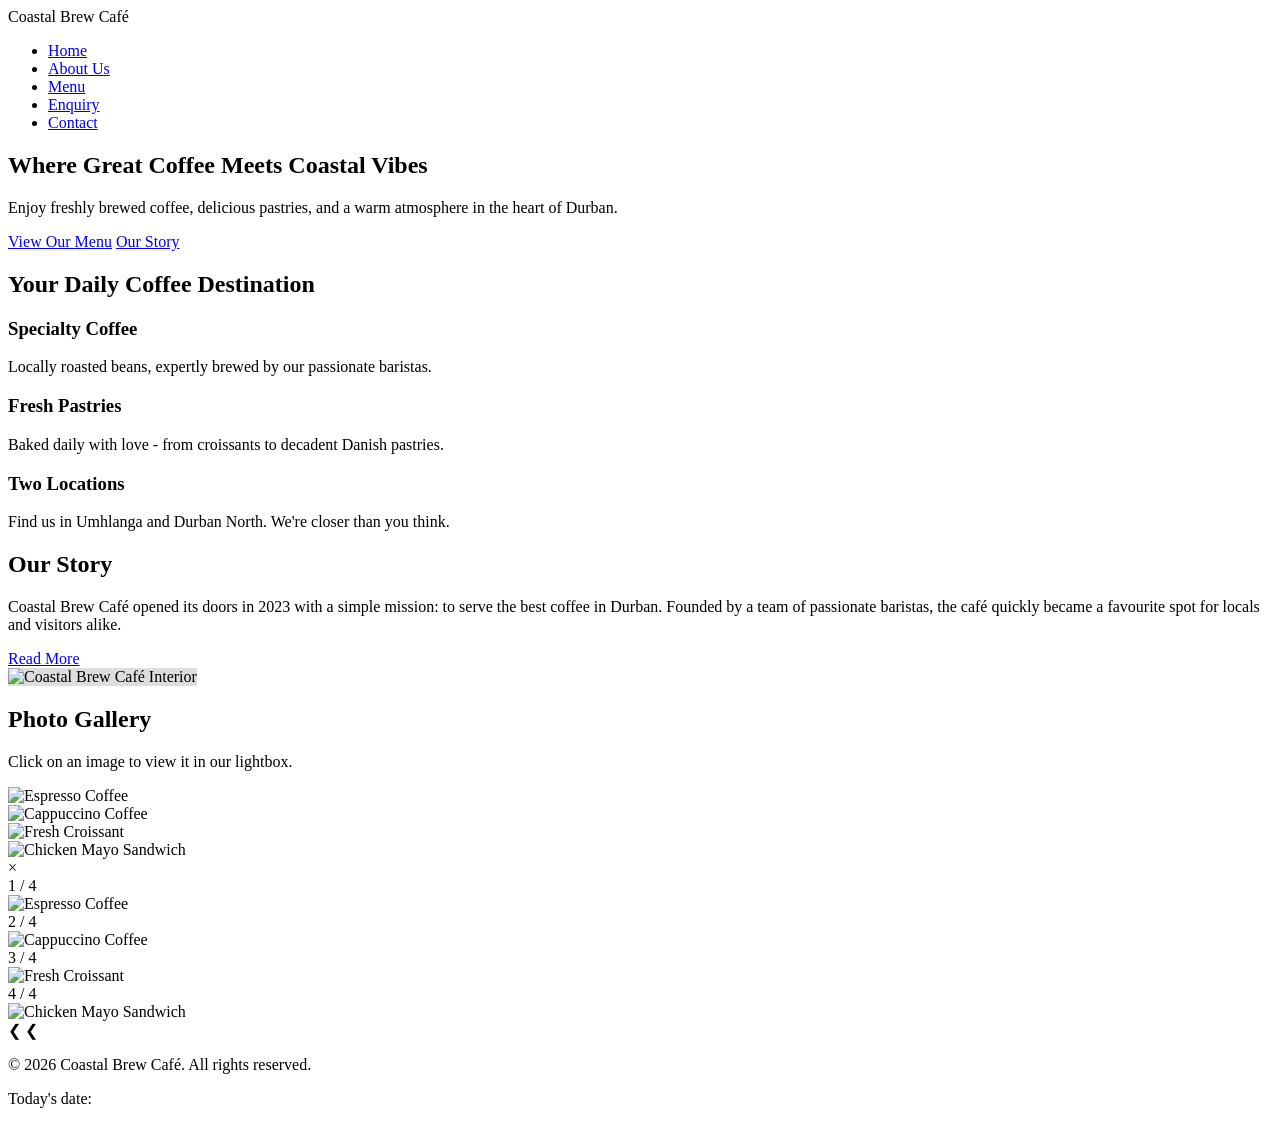
==== index.html @ c1a03e7d "Add files via upload" ====
<!DOCTYPE html>
<html lang="en">
<head>
    <meta charset="UTF-8">
    <meta name="viewport" content="width=device-width, initial-scale=1.0">
    <meta name="description" content="Coastal Brew Café serves specialty coffee, fresh pastries, and sandwiches in Durban. Visit us for a warm coastal vibe.">
    <meta name="keywords" content="coffee shop, Durban café, specialty coffee, fresh pastries, Coastal Brew">
    <title>Coastal Brew Café | Best Coffee in Durban</title>
    <link rel="stylesheet" href="css-assets/scripts.css">
</head>
<body>
    <header class="navbar">
        <div class="logo">Coastal Brew Café</div>
        <nav class="navigation">
            <ul>
                <li><a href="index.html" class="active">Home</a></li>
                <li><a href="about.html">About Us</a></li>
                <li><a href="menu.html">Menu</a></li>
                <li><a href="enquiry.html">Enquiry</a></li>
                <li><a href="contact.html">Contact</a></li>
            </ul>
        </nav>
    </header>

    <main>
        <section class="hero">
            <h1>Where Great Coffee Meets Coastal Vibes</h1>
            <p>Enjoy freshly brewed coffee, delicious pastries, and a warm atmosphere in the heart of Durban.</p>
            <div class="hero-buttons">
                <a href="menu.html" class="btn">View Our Menu</a>
                <a href="about.html" class="btn">Our Story</a>
            </div>
        </section>

        <section class="features">
            <h2>Your Daily Coffee Destination</h2>
            <div class="feature-grid">
                <div class="feature-card">
                    <h3>Specialty Coffee</h3>
                    <p>Locally roasted beans, expertly brewed by our passionate baristas.</p>
                </div>
                <div class="feature-card">
                    <h3>Fresh Pastries</h3>
                    <p>Baked daily with love - from croissants to decadent Danish pastries.</p>
                </div>
                <div class="feature-card">
                    <h3>Two Locations</h3>
                    <p>Find us in Umhlanga and Durban North. We're closer than you think.</p>
                </div>
            </div>
        </section>

        <section class="about-preview">
            <div class="about-text">
                <h2>Our Story</h2>
                <p>Coastal Brew Café opened its doors in 2023 with a simple mission: to serve the best coffee in Durban. Founded by a team of passionate baristas, the café quickly became a favourite spot for locals and visitors alike.</p>
                <a href="about.html" class="btn">Read More</a>
            </div>
            <div class="about-image">
                <img src="_images/interior.jpg" alt="Coastal Brew Café Interior" style="background-color: #ddd; width: 100%; height: 250px; object-fit: cover;">
            </div>
        </section>

        <!-- LIGHTBOX GALLERY SECTION (Interactive Element) -->
        <section class="menu-preview">
            <h2>Photo Gallery</h2>
            <p>Click on an image to view it in our lightbox.</p>
            
            <div class="gallery-container">
                <div class="column">
                    <img src="_images/espresso.jpg" onclick="openModal();currentSlide(1)" class="hover-shadow" alt="Espresso Coffee">
                </div>
                <div class="column">
                    <img src="_images/cappuccino.jpg" onclick="openModal();currentSlide(2)" class="hover-shadow" alt="Cappuccino Coffee">
                </div>
                <div class="column">
                    <img src="_images/croissant.jpg" onclick="openModal();currentSlide(3)" class="hover-shadow" alt="Fresh Croissant">
                </div>
                <div class="column">
                    <img src="_images/sandwich.jpg" onclick="openModal();currentSlide(4)" class="hover-shadow" alt="Chicken Mayo Sandwich">
                </div>
            </div>

            <!-- The Modal/Lightbox -->
            <div id="myModal" class="modal">
                <span class="close cursor" onclick="closeModal()">&times;</span>
                <div class="modal-content">
                    <div class="mySlides">
                        <div class="numbertext">1 / 4</div>
                        <img src="_images/espresso.jpg" style="width:100%" alt="Espresso Coffee">
                    </div>
                    <div class="mySlides">
                        <div class="numbertext">2 / 4</div>
                        <img src="_images/cappuccino.jpg" style="width:100%" alt="Cappuccino Coffee">
                    </div>
                    <div class="mySlides">
                        <div class="numbertext">3 / 4</div>
                        <img src="_images/croissant.jpg" style="width:100%" alt="Fresh Croissant">
                    </div>
                    <div class="mySlides">
                        <div class="numbertext">4 / 4</div>
                        <img src="_images/sandwich.jpg" style="width:100%" alt="Chicken Mayo Sandwich">
                    </div>

                    <a class="prev" onclick="plusSlides(-1)">&#10094;</a>
                    <a class="next" onclick="plusSlides(1)">&#10094;</a>

                    <div class="caption-container">
                        <p id="caption"></p>
                    </div>
                </div>
            </div>
        </section>
    </main>

    <footer>
        <p>&copy; 2026 Coastal Brew Café. All rights reserved.</p>
        <p>Today's date: <span id="current-date"></span></p>
    </footer>
    <script src="jss-assets/script.js"></script>
</body>
</html>
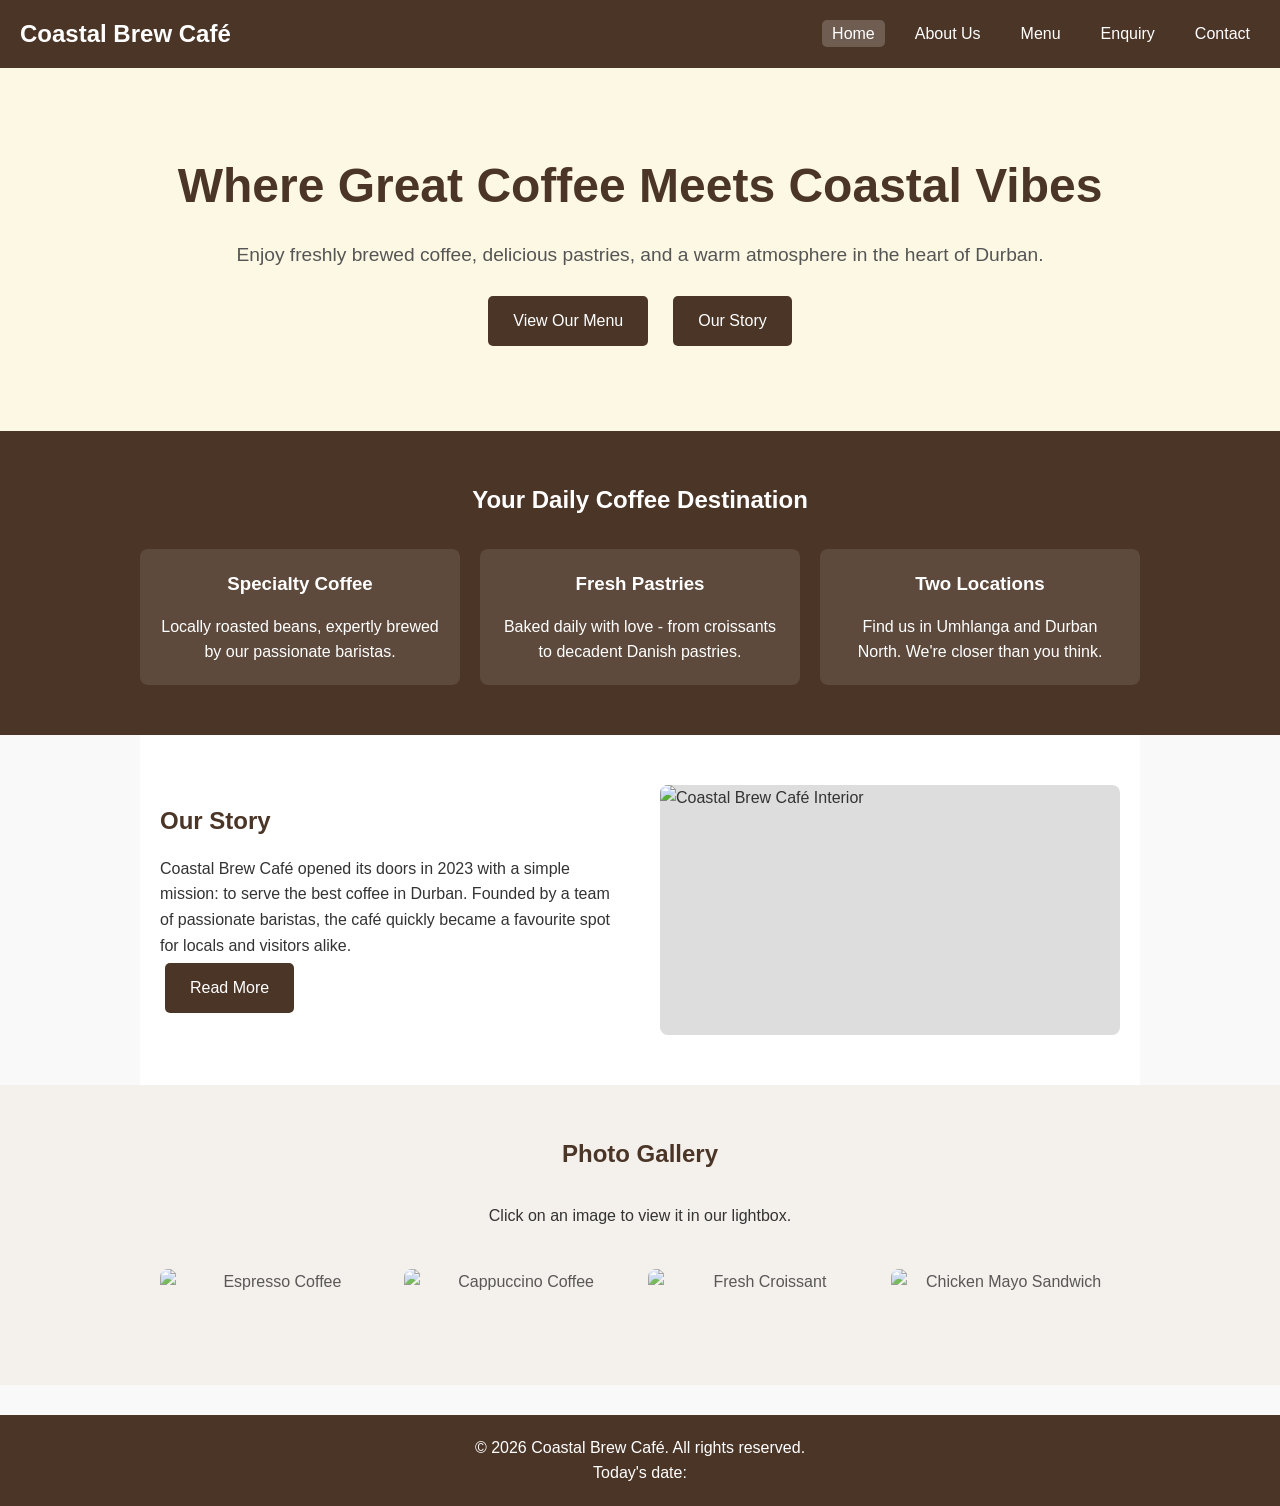
==== commit b95d6f83: "I mistakenly added the files wrong so I have made changes to adjust how it is received." ====
--- a/index.html
+++ b/index.html
@@ -6,7 +6,7 @@
     <meta name="description" content="Coastal Brew Café serves specialty coffee, fresh pastries, and sandwiches in Durban. Visit us for a warm coastal vibe.">
     <meta name="keywords" content="coffee shop, Durban café, specialty coffee, fresh pastries, Coastal Brew">
     <title>Coastal Brew Café | Best Coffee in Durban</title>
-    <link rel="stylesheet" href="css-assets/scripts.css">
+    <link rel="stylesheet" href="scripts.css">
 </head>
 <body>
     <header class="navbar">
@@ -119,4 +119,4 @@
     </footer>
     <script src="jss-assets/script.js"></script>
 </body>
-</html>+</html>
--- a/scripts.css
+++ b/scripts.css
@@ -0,0 +1,199 @@
+/* ============================================
+   CSS RESET 
+   ============================================ */
+* {
+    margin: 0;
+    padding: 0;
+    box-sizing: border-box;
+}
+
+/* ============================================
+   BASE STYLES
+   ============================================ */
+body {
+    font-family: Arial, sans-serif;
+    background-color: #f9f9f9;
+    color: #333;
+    line-height: 1.6;
+}
+
+h1, h2, h3, h4 { margin-bottom: 15px; }
+a { text-decoration: none; color: inherit; }
+ul { list-style: none; }
+img { max-width: 100%; height: auto; display: block; border-radius: 8px; }
+
+/* ============================================
+   HEADER & NAVIGATION
+   ============================================ */
+.navbar {
+    background-color: rgb(75, 53, 39);
+    color: white;
+    padding: 15px 20px;
+    display: flex;
+    justify-content: space-between;
+    align-items: center;
+    flex-wrap: wrap; /* Crucial for minimized tabs */
+    position: sticky;
+    top: 0;
+    z-index: 1000;
+}
+
+.logo { font-size: 1.5rem; font-weight: bold; color: white; }
+
+.menu-toggle {
+    display: none; /* Hidden on desktop */
+    background-color: transparent;
+    color: white;
+    border: 1px solid white;
+    padding: 5px 15px;
+    border-radius: 5px;
+    cursor: pointer;
+    font-size: 1rem;
+}
+
+.navigation ul { display: flex; gap: 20px; }
+.navigation a { color: white; padding: 5px 10px; transition: background-color 0.3s ease; }
+.navigation a:hover, .navigation a.active { background-color: rgba(255, 255, 255, 0.2); border-radius: 5px; }
+
+/* ============================================
+   BUTTONS & HERO SECTIONS
+   ========================================== */
+.btn {
+    display: inline-block;
+    background-color: rgb(75, 53, 39);
+    color: white;
+    padding: 12px 25px;
+    border: none;
+    border-radius: 5px;
+    cursor: pointer;
+    font-size: 1rem;
+    margin: 5px;
+    transition: background-color 0.3s ease, transform 0.2s ease;
+}
+.btn:hover { background-color: rgb(55, 38, 28); transform: scale(1.05); }
+.btn:active { transform: scale(0.98); }
+
+.hero, .page-hero { background-color: #fcf8e3; text-align: center; padding: 60px 20px; }
+.page-hero { padding: 40px 20px; border-bottom: 2px solid rgb(75, 53, 39); }
+.hero h1 { font-size: 2.5rem; color: rgb(75, 53, 39); }
+.hero p { font-size: 1.2rem; margin-bottom: 20px; color: #555; }
+.hero-buttons { display: flex; justify-content: center; gap: 15px; flex-wrap: wrap; }
+
+/* ============================================
+   GRIDS
+   ============================================ */
+.features { padding: 50px 20px; background-color: rgb(75, 53, 39); color: white; text-align: center; }
+.features h2 { color: white; margin-bottom: 30px; }
+.feature-grid { display: grid; grid-template-columns: repeat(3, 1fr); gap: 20px; max-width: 1000px; margin: 0 auto; }
+.feature-card { background-color: rgba(255, 255, 255, 0.1); padding: 20px; border-radius: 8px; }
+
+.about-preview { display: grid; grid-template-columns: 1fr 1fr; gap: 40px; padding: 50px 20px; align-items: center; background-color: white; max-width: 1000px; margin: 0 auto; }
+.about-text h2 { color: rgb(75, 53, 39); }
+
+.menu-preview, .menu-section { padding: 50px 20px; text-align: center; background-color: #f4f0ec; }
+.menu-preview h2, .menu-section h2 { color: rgb(75, 53, 39); margin-bottom: 30px; }
+.menu-section h3 { margin-top: 40px; margin-bottom: 20px; color: rgb(75, 53, 39); text-align: left; max-width: 1000px; margin-left: auto; margin-right: auto; }
+.menu-grid { display: grid; grid-template-columns: repeat(2, 1fr); gap: 30px; max-width: 1000px; margin: 0 auto; }
+.menu-item { background-color: white; padding: 15px; border-radius: 8px; box-shadow: 0 2px 5px rgba(0,0,0,0.1); text-align: left; }
+.menu-item h4 { margin-top: 10px; color: rgb(75, 53, 39); }
+.menu-item span { font-weight: bold; color: rgb(75, 53, 39); display: block; margin-top: 5px; }
+.menu-btn-container { margin-top: 30px; }
+
+.testimonials { padding: 50px 20px; background-color: rgb(120, 85, 65); color: white; text-align: center; }
+.testimonial-grid { display: grid; grid-template-columns: 1fr 1fr; gap: 30px; max-width: 900px; margin: 0 auto; }
+.testimonial-card { background-color: white; color: #333; padding: 20px; border-radius: 8px; }
+.testimonial-card cite { display: block; margin-top: 10px; font-weight: bold; color: rgb(75, 53, 39); }
+
+.about-content { padding: 40px 20px; max-width: 1000px; margin: 0 auto; background-color: white; }
+.mission-vision { display: grid; grid-template-columns: 1fr 1fr; gap: 20px; padding: 40px 20px; background-color: #e8e0d8; max-width: 1000px; margin: 0 auto; }
+.mv-card { background-color: white; padding: 20px; border-radius: 8px; text-align: center; }
+.values { padding: 40px 20px; text-align: center; background-color: #f4f0ec; }
+.values-grid { display: grid; grid-template-columns: repeat(3, 1fr); gap: 20px; max-width: 1000px; margin: 20px auto 0; }
+.value-card { background-color: white; padding: 20px; border-radius: 8px; }
+.team { padding: 40px 20px; background-color: #6b4e3d; color: white; text-align: center; }
+.team h2 { color: white; }
+.team-grid { display: grid; grid-template-columns: repeat(3, 1fr); gap: 20px; max-width: 1000px; margin: 20px auto 0; }
+.team-card { background-color: rgba(255, 255, 255, 0.1); padding: 20px; border-radius: 8px; }
+
+/* ============================================
+   FORMS & LOCATIONS
+   ============================================ */
+.enquiry-section, .contact-section { display: grid; grid-template-columns: 1fr 1fr; gap: 40px; padding: 50px 20px; max-width: 1000px; margin: 0 auto; background-color: white; }
+.enquiry-info ul, .contact-info ul { margin-top: 15px; }
+.enquiry-info li, .contact-info li { margin-bottom: 10px; }
+form { display: flex; flex-direction: column; background-color: #f4f0ec; padding: 25px; border-radius: 8px; }
+form label { font-weight: bold; margin-bottom: 5px; color: rgb(75, 53, 39); }
+form input, form select, form textarea { padding: 10px; margin-bottom: 15px; border: 1px solid #ccc; border-radius: 5px; font-family: inherit; }
+form input:focus, form select:focus, form textarea:focus { outline: none; border-color: rgb(75, 53, 39); }
+.radio-group { display: flex; gap: 20px; margin-bottom: 15px; }
+.radio-group label { font-weight: normal; display: flex; align-items: center; gap: 5px; }
+
+.locations { padding: 40px 20px; text-align: center; background-color: #f4f0ec; }
+.locations-grid { display: grid; grid-template-columns: 1fr 1fr; gap: 30px; max-width: 1000px; margin: 20px auto 0; }
+.location-card { background-color: white; padding: 20px; border-radius: 8px; text-align: left; }
+.location-card h4 { margin-top: 15px; color: rgb(75, 53, 39); }
+.map-placeholder { background-color: #e0e0e0; padding: 30px; text-align: center; border-radius: 5px; margin-top: 15px; color: #666; }
+
+.cta-section { padding: 50px 20px; text-align: center; background-color: #fcf8e3; border-top: 2px solid rgb(75, 53, 39); }
+.cta-section h2 { color: rgb(75, 53, 39); }
+footer { background-color: rgb(75, 53, 39); color: white; text-align: center; padding: 20px; margin-top: 30px; }
+
+/* ============================================
+   LIGHTBOX MODAL CSS 
+   ============================================ */
+.gallery-container { display: grid; grid-template-columns: repeat(4, 1fr); gap: 15px; max-width: 1000px; margin: 20px auto; padding: 20px; }
+.hover-shadow { cursor: pointer; transition: 0.3s; opacity: 0.8; }
+.hover-shadow:hover { opacity: 1; box-shadow: 0 4px 8px 0 rgba(0,0,0,0.2), 0 6px 20px 0 rgba(0,0,0,0.19); }
+
+.modal { display: none; position: fixed; z-index: 2000; padding-top: 100px; left: 0; top: 0; width: 100%; height: 100%; overflow: auto; background-color: black; }
+.modal-content { position: relative; background-color: #fefefe; margin: auto; padding: 0; width: 90%; max-width: 1200px; }
+.close { color: white; position: absolute; top: 10px; right: 25px; font-size: 35px; font-weight: bold; }
+.close:hover, .close:focus { color: #999; text-decoration: none; cursor: pointer; }
+.mySlides { display: none; }
+.prev, .next { cursor: pointer; position: absolute; top: 50%; width: auto; padding: 16px; margin-top: -50px; color: white; font-weight: bold; font-size: 20px; transition: 0.6s ease; user-select: none; background-color: rgba(0,0,0,0.5); }
+.next { right: 0; border-radius: 3px 0 0 3px; }
+.prev:hover, .next:hover { background-color: rgba(0,0,0,0.8); }
+.numbertext { color: #f2f2f2; font-size: 12px; padding: 8px 12px; position: absolute; top: 0; }
+.caption-container { text-align: center; background-color: black; padding: 2px 16px; color: white; }
+img.demo { opacity: 0.6; }
+.active, .demo:hover { opacity: 1; }
+
+/* ============================================
+   MEDIA QUERIES (Part 2 Feedback Fix)
+   ============================================ */
+@media (min-width: 1024px) {
+    .hero { padding: 80px 40px; }
+    .hero h1 { font-size: 3rem; }
+}
+
+@media (max-width: 768px) {
+    .about-preview, .enquiry-section, .contact-section, .mission-vision, .locations-grid {
+        grid-template-columns: 1fr;
+    }
+    .feature-grid, .values-grid, .team-grid, .testimonial-grid {
+        grid-template-columns: 1fr 1fr;
+    }
+    .menu-toggle { display: block; }
+    .navigation ul {
+        display: none; 
+        flex-direction: column;
+        width: 100%;
+        text-align: center;
+        gap: 10px;
+        margin-top: 15px;
+    }
+    .navigation ul.active { display: flex; }
+    .navbar { flex-direction: column; text-align: center; }
+    .hero h1 { font-size: 2rem; }
+    .gallery-container { grid-template-columns: 1fr 1fr; }
+}
+
+@media (max-width: 480px) {
+    .feature-grid, .values-grid, .team-grid, .testimonial-grid, .menu-grid, .gallery-container {
+        grid-template-columns: 1fr;
+    }
+    .hero h1 { font-size: 1.6rem; }
+    .hero p { font-size: 1rem; }
+    .btn { width: 100%; text-align: center; }
+    .hero-buttons { flex-direction: column; }
+}
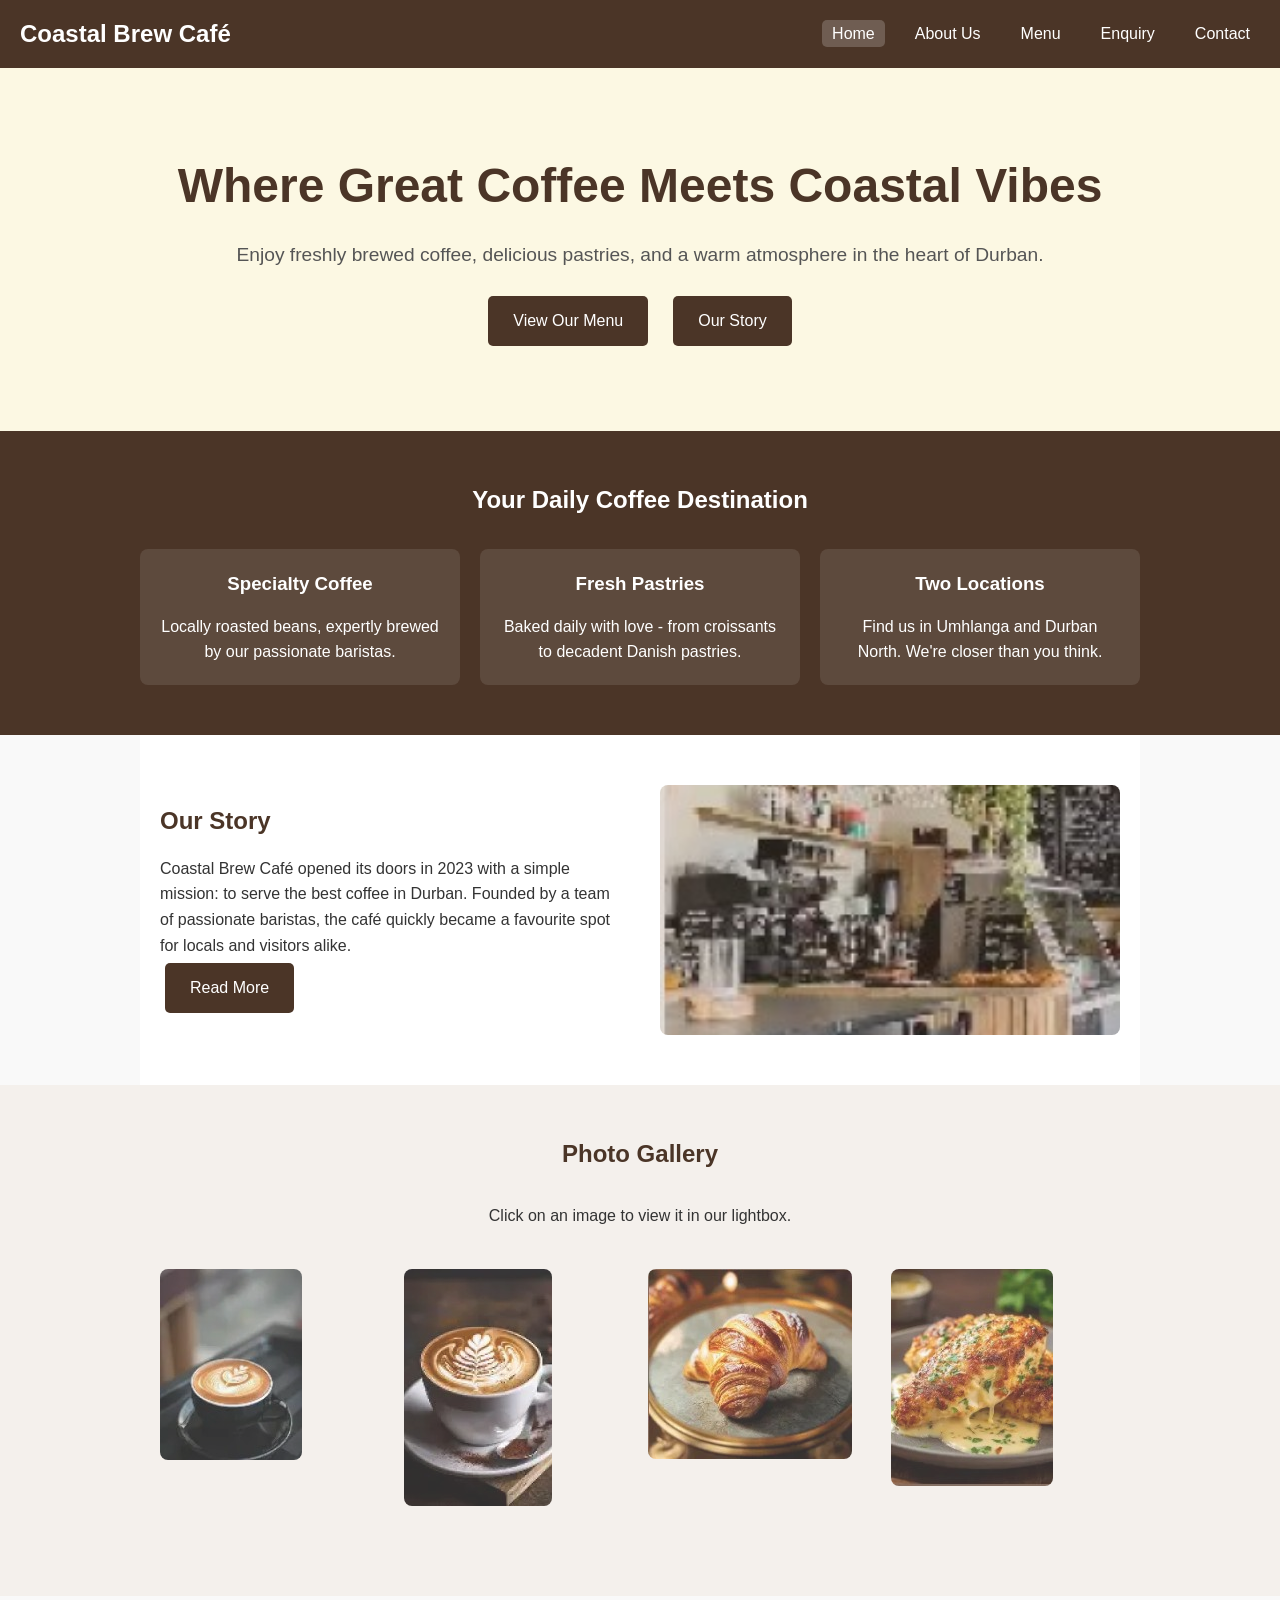
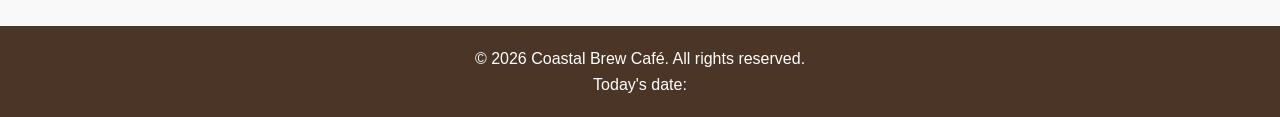
==== commit 256fdd3e: "Fixed index.html page" ====
--- a/index.html
+++ b/index.html
@@ -57,7 +57,7 @@
                 <a href="about.html" class="btn">Read More</a>
             </div>
             <div class="about-image">
-                <img src="_images/interior.jpg" alt="Coastal Brew Café Interior" style="background-color: #ddd; width: 100%; height: 250px; object-fit: cover;">
+                <img src="interior.jpg" alt="Coastal Brew Café Interior" style="background-color: #ddd; width: 100%; height: 250px; object-fit: cover;">
             </div>
         </section>
 
@@ -68,16 +68,16 @@
             
             <div class="gallery-container">
                 <div class="column">
-                    <img src="_images/espresso.jpg" onclick="openModal();currentSlide(1)" class="hover-shadow" alt="Espresso Coffee">
+                    <img src="espresso.jpg" onclick="openModal();currentSlide(1)" class="hover-shadow" alt="Espresso Coffee">
                 </div>
                 <div class="column">
-                    <img src="_images/cappuccino.jpg" onclick="openModal();currentSlide(2)" class="hover-shadow" alt="Cappuccino Coffee">
+                    <img src="cappuccino.jpg" onclick="openModal();currentSlide(2)" class="hover-shadow" alt="Cappuccino Coffee">
                 </div>
                 <div class="column">
-                    <img src="_images/croissant.jpg" onclick="openModal();currentSlide(3)" class="hover-shadow" alt="Fresh Croissant">
+                    <img src="croissant.jpg" onclick="openModal();currentSlide(3)" class="hover-shadow" alt="Fresh Croissant">
                 </div>
                 <div class="column">
-                    <img src="_images/sandwich.jpg" onclick="openModal();currentSlide(4)" class="hover-shadow" alt="Chicken Mayo Sandwich">
+                    <img src="sandwich.jpg" onclick="openModal();currentSlide(4)" class="hover-shadow" alt="Chicken Mayo Sandwich">
                 </div>
             </div>
 
@@ -87,19 +87,19 @@
                 <div class="modal-content">
                     <div class="mySlides">
                         <div class="numbertext">1 / 4</div>
-                        <img src="_images/espresso.jpg" style="width:100%" alt="Espresso Coffee">
+                        <img src="espresso.jpg" style="width:100%" alt="Espresso Coffee">
                     </div>
                     <div class="mySlides">
                         <div class="numbertext">2 / 4</div>
-                        <img src="_images/cappuccino.jpg" style="width:100%" alt="Cappuccino Coffee">
+                        <img src="cappuccino.jpg" style="width:100%" alt="Cappuccino Coffee">
                     </div>
                     <div class="mySlides">
                         <div class="numbertext">3 / 4</div>
-                        <img src="_images/croissant.jpg" style="width:100%" alt="Fresh Croissant">
+                        <img src="croissant.jpg" style="width:100%" alt="Fresh Croissant">
                     </div>
                     <div class="mySlides">
                         <div class="numbertext">4 / 4</div>
-                        <img src="_images/sandwich.jpg" style="width:100%" alt="Chicken Mayo Sandwich">
+                        <img src="sandwich.jpg" style="width:100%" alt="Chicken Mayo Sandwich">
                     </div>
 
                     <a class="prev" onclick="plusSlides(-1)">&#10094;</a>
@@ -117,6 +117,6 @@
         <p>&copy; 2026 Coastal Brew Café. All rights reserved.</p>
         <p>Today's date: <span id="current-date"></span></p>
     </footer>
-    <script src="jss-assets/script.js"></script>
+    <script src="script.js"></script>
 </body>
 </html>
